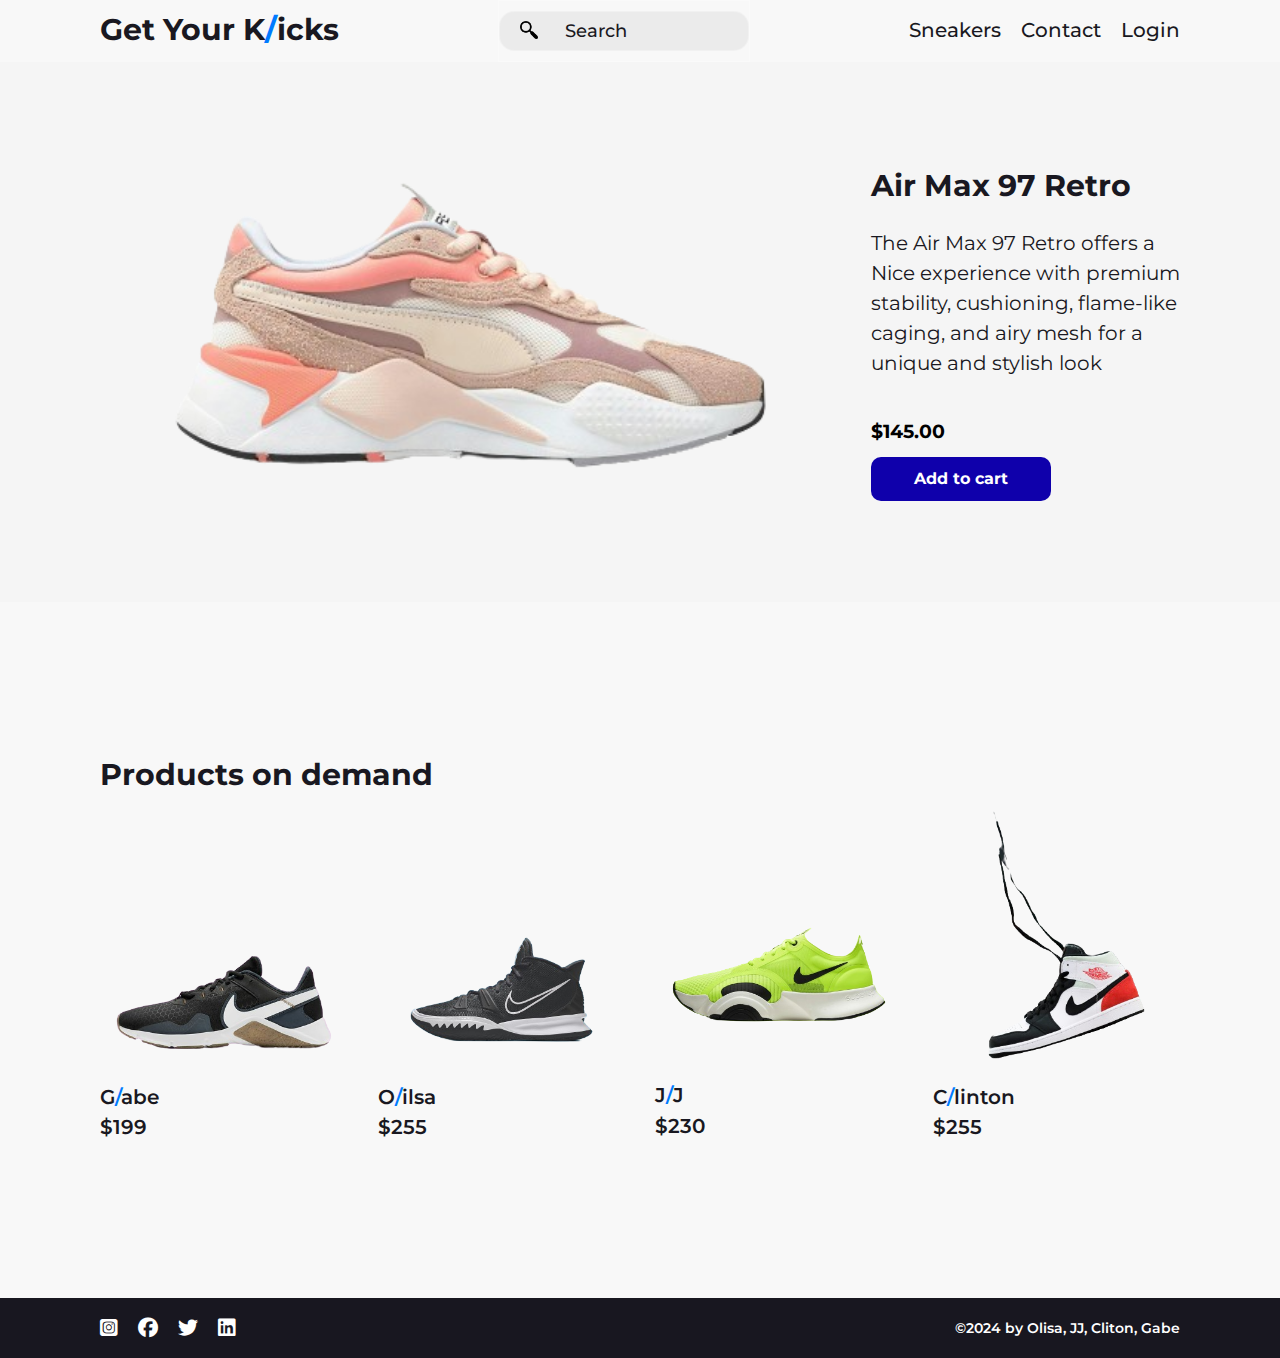
==== detail.html @ ce1d3827 "last edit" ====
<!DOCTYPE html>
<html lang="en" dir ="ltr">
  <head>
    <meta charset="UTF-8">
    <meta name="viewport" content="width=device-width, initial-scale=1.0">
    <meta name="author" content = "Olisa Clinton JJ Gabe">
    <meta name="description" content = "Webpage">
    <meta name="keywords" content ="html, css, web, web development, javascript">
    <link rel = "icon" href ="./assets/img/favicon.png?v=2" type = "/x-icon">
    <title>Product</title>
    <link href="https://cdnjs.cloudflare.com/ajax/libs/font-awesome/6.5.1/css/all.min.css" rel="stylesheet">
    <link rel="preconnect" href="https://fonts.googleapis.com">
    <link rel="preconnect" href="https://fonts.gstatic.com" crossorigin>
    <link href="https://fonts.googleapis.com/css2?family=Montserrat:ital,wght@0,100..900;1,100..900&display=swap" rel="stylesheet">
    <link rel="stylesheet" href="./assets/style/reset.css">
    <link rel="stylesheet" href="./assets/style/detail.css">
    <script src="./assets/script/script.js" defer></script>
  </head>
  <body>
    <header>
      <div class ="container header-bar space-between">
        <div>
          <h1><a href="./index.html">Get Your K<span>/</span>icks</a></h1>
        </div>
        <div class="search">
          <form>
            <input type="text" placeholder="Search" class="search-input">
          </form>
        </div>
        <nav>
          <ul class="nav flex">
            <li><a href="./detail.html">Sneakers</a></li>
            <li><a href="#contact">Contact</a></li>
            <li><a href="#login" class="login">Login</a></li>
          </ul>
        </nav>
      </div>
    </header>
    <main>
      <!--     Description Section     -->
      <section class="best-offer">
        <div class="container flex row best-offer-row">
          <div class="best-offer-column-big about-column-image"></div>
          <div class="best-offer-column-small flex">
            <div>
              <h2>Air Max 97 Retro</h2>
              <p>
                The Air Max 97 Retro offers a Nice experience with premium stability, cushioning, flame-like caging, and airy mesh for a unique and stylish look 
              </p>
              <h3 class="product-space">$145.00</h3>
              <a href="#" class="button">Add to cart</a>
            </div>
          </div>
       </div>
      </section>
      <!--      /Description Section    -->
      <!--     Products on demand   -->
     <section class="container products-demand">
      <h2>Products on demand</h2>
      <div class="demand-row">
        <div class="demand-box">
          <img src="./assets/img/demand-1.png">
          <p>G<span>/</span>abe</p>
          <p>$199</p>
        </div>

        <div class="demand-box">
          <img src="./assets/img/demand-2.png">
          <p>O<span>/</span>ilsa</p>
          <p>$255</p>
        </div>

        <div class="demand-box">
          <img src="./assets/img/demand-3.jpg">
          <p>J<span>/</span>J</p>
          <p>$230</p>
        </div>

        <div class="demand-box">
          <img src="./assets/img/demand-4.png">
          <p>C<span>/</span>linton</p>
          <p>$255</p>
        </div>
      </div>
   </section>


      <!--    /Products on demand  -->
    </main>
    <footer>
      <div class="container flex space-between">
        <div>
          <ul class="footer-socialmedia">
            <li><i class="fa-brands fa-square-instagram"></i></li>
            <li><i class="fa-brands fa-facebook"></i></li>
            <li><i class="fa-brands fa-twitter"></i></li>
            <li><i class="fa-brands fa-linkedin"></i></li>
          </ul>
        </div>
        <div>
          <ul class="footer-copyright">
            <li>&#169;2024 by Olisa, JJ, Cliton, Gabe</li>
          </ul>
        </div>
      </div>
    </footer>
    <!-- Dialog -->
    <div class="dialog">
      <h2>Sign in</h2>
      <form name="signin" method="dialog">
        <label>Email</label>
        <input name="email" type="email" placeholder="" maxlength="50" required
            title="Email is required" pattern="^(?=^.{8,}$)[\-_A-Za-z0-9]+([\.\-_][a-zA-Z0-9]+)*@[A-Za-z0-9]+([\.\-][a-zA-Z0-9]+)*\.[A-Za-z]{2,}$">
        <label>Password</label>
        <input name="password" type="password" placeholder="" minlength="6" required>
        <p><a href="#">Forgot password?</a></p>
        <input type="submit" value="Sign in">
      </form>
    </div>
  </body>
</html>
---- assets/style/detail.css ----
@import "./style.css";


/*----------------------------------*/
/*             Main Product         */
/*----------------------------------*/


.detail-container {
  display: flex;
  justify-content: space-between;
  height: 450px;
}

.detail-picture { 
  width: 45%;
  height: 450px;
  width: fit-content;
}

.detail-description { 
  width: 45%;
  height: 450px;
  border: 1px solid #000000;
}

.detail-picture img {
  height: 450px;
  border-radius: 5px;

}

/*----------------------------------*/
/*          Related Products        */
/*----------------------------------*/

.related-container {
  display:flex;
  justify-content: space-between;
  height: 300px
}

.related-picture { 
  width: 150x;
  height: 100px;
}

.related-description {
  height: 150px;
}

.related-name { 
  width: 150x;
  height: 150px;
  border: 1px solid #000000;
}

.related-price { 
  width: 150x;
  height:100px;
  border: 1px solid #000000;
}

.related-picture img {
  width: 150x;
  height: 100px;
}


/*----------------------------------*/
/*        Products on demand        */
/*----------------------------------*/

.row {
  flex-wrap: wrap;
  gap: 30px;
}

.demand-box{
  flex: 0 0 calc(25% - 22.5px);
  max-width: calc(25% - 22.5px);
  display:flex;

  i {
    height:150px;
    position: absolute;
  }
  h2 {
    position: relative;
    bottom:20%;
  }
  P {
    position: relative;
    bottom:20%;
    font-weight: 600;
  }


}

.demand-row {
  display:flex;
  flex-wrap: wrap;
  gap: 30px;
}

.column {
  height: 400px;
  border-radius: 15px;
}

.products-demand {
  margin-top: 80px;
}

.demand-column {
  flex: 0 0 calc(25% - 22.5px);
  max-width: calc(25% - 22.5px);
  box-shadow: 1px;
  flex-wrap: wrap;
}

.demand-1 {
  background: url('../img/demand-1.png') center / cover no-repeat;
}

.demand-2 {
  background: url('../img/demand-2.png') center / cover no-repeat;
}

.demand-3 {
  background: url('../img/demand-3.png') center / cover no-repeat;
}

.demand-4 {
  background: url('../img/demand-4.png') center / cover no-repeat;
}

.demand-box {
  display: flex;
  flex-wrap: wrap;
  h2 {
    width:60%;
  }
  P {
    width: 60%;
  }
}

/*----------------------------------*/
/*        Responsiveness            */
/*----------------------------------*/

@media (max-width: 600px) {
  .demand-box {
    flex: 0 0 100%;
    max-width: 100%;
  }
}
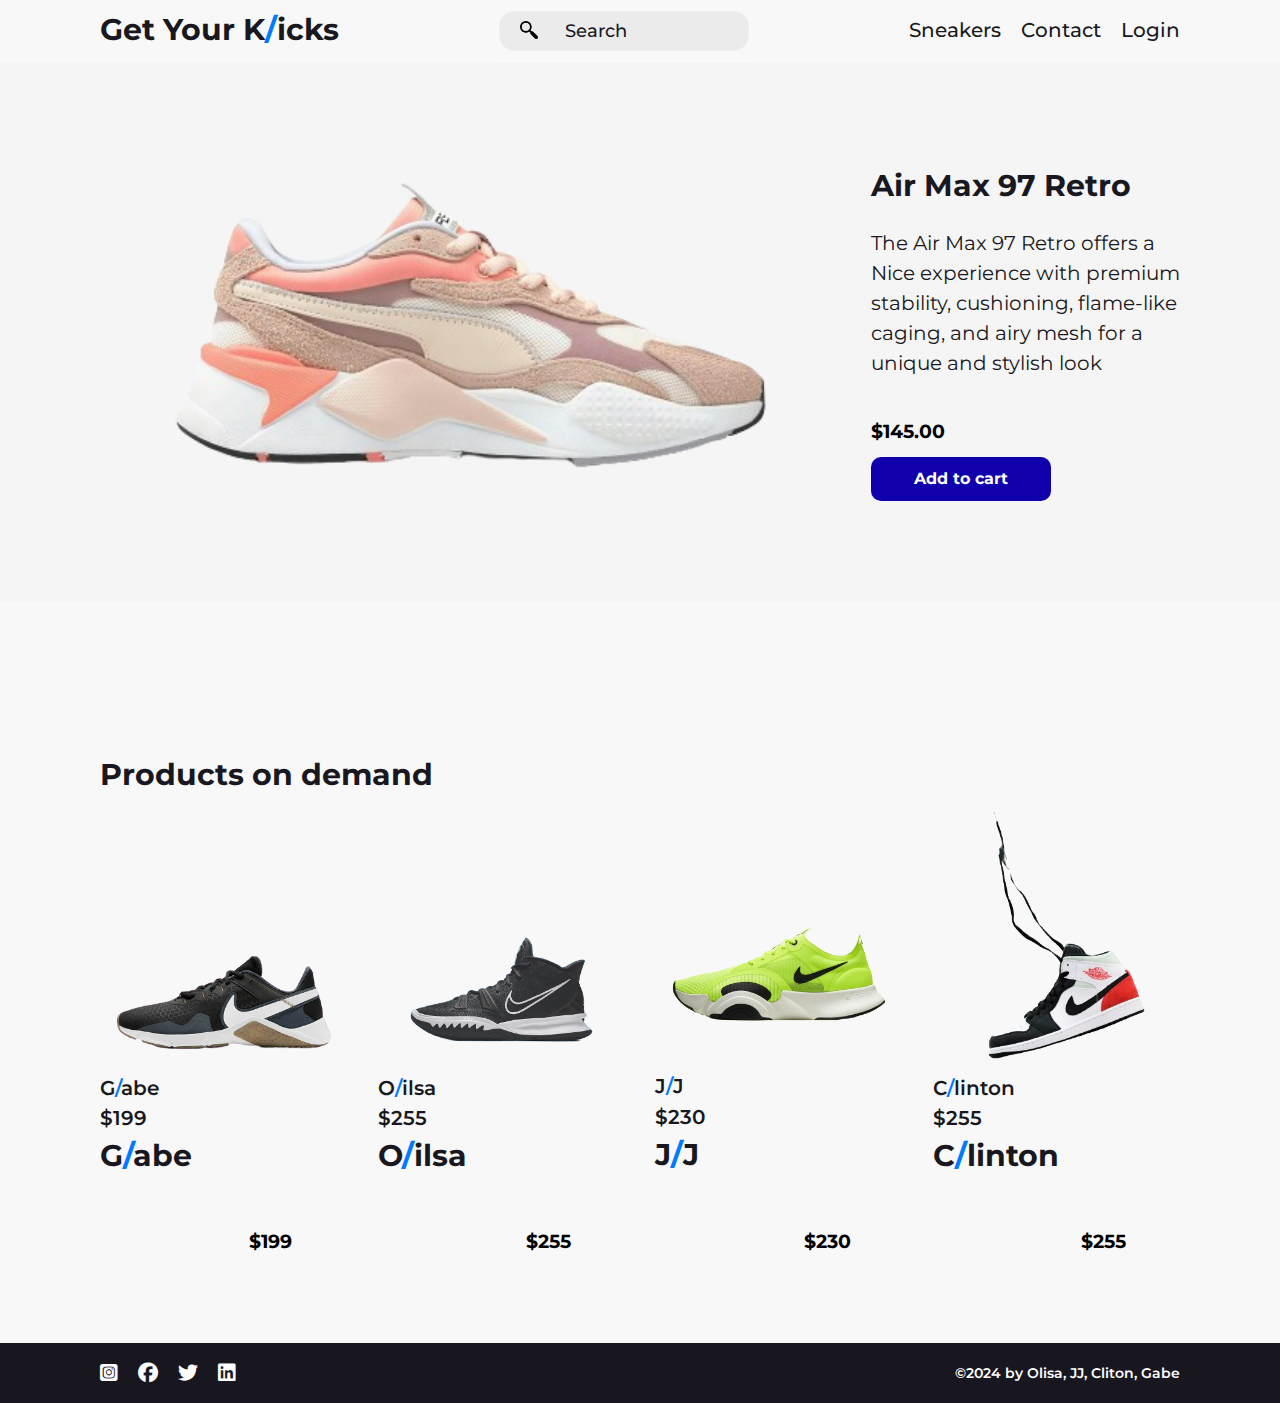
==== commit dc65194a: "Merge branch 'main' into clinton" ====
--- a/detail.html
+++ b/detail.html
@@ -60,32 +60,64 @@
       <div class="demand-row">
         <div class="demand-box">
           <img src="./assets/img/demand-1.png">
+
           <p>G<span>/</span>abe</p>
           <p>$199</p>
+
+          <h2>G<span>/</span>abe</h2>
+          <h3>$199</h3>
+
         </div>
 
         <div class="demand-box">
           <img src="./assets/img/demand-2.png">
+
           <p>O<span>/</span>ilsa</p>
           <p>$255</p>
+
+          <h2>O<span>/</span>ilsa</h2>
+          <h3>$255</h3>
+
         </div>
 
         <div class="demand-box">
           <img src="./assets/img/demand-3.jpg">
+
           <p>J<span>/</span>J</p>
           <p>$230</p>
+
+          <h2>J<span>/</span>J</h2>
+          <h3>$230</h3>
+
         </div>
 
         <div class="demand-box">
           <img src="./assets/img/demand-4.png">
+
           <p>C<span>/</span>linton</p>
           <p>$255</p>
+
+          <h2>C<span>/</span>linton</h2>
+          <h3>$255</h3>
+
         </div>
       </div>
    </section>
+      <!--    /Products on demand  -->
 
-
-      <!--    /Products on demand  -->
+    <!-- Dialog -->
+    <div class="dialog">
+      <h2>Sign in</h2>
+      <form name="signin" method="dialog">
+        <label>Email</label>
+        <input name="email" type="email" placeholder="" maxlength="50" required
+            title="Email is required" pattern="^(?=^.{8,}$)[\-_A-Za-z0-9]+([\.\-_][a-zA-Z0-9]+)*@[A-Za-z0-9]+([\.\-][a-zA-Z0-9]+)*\.[A-Za-z]{2,}$">
+        <label>Password</label>
+        <input name="password" type="password" placeholder="" minlength="6" required>
+        <p><a href="#">Forgot password?</a></p>
+        <input type="submit" value="Sign in">
+       </form>
+      </div>
     </main>
     <footer>
       <div class="container flex space-between">
@@ -104,18 +136,5 @@
         </div>
       </div>
     </footer>
-    <!-- Dialog -->
-    <div class="dialog">
-      <h2>Sign in</h2>
-      <form name="signin" method="dialog">
-        <label>Email</label>
-        <input name="email" type="email" placeholder="" maxlength="50" required
-            title="Email is required" pattern="^(?=^.{8,}$)[\-_A-Za-z0-9]+([\.\-_][a-zA-Z0-9]+)*@[A-Za-z0-9]+([\.\-][a-zA-Z0-9]+)*\.[A-Za-z]{2,}$">
-        <label>Password</label>
-        <input name="password" type="password" placeholder="" minlength="6" required>
-        <p><a href="#">Forgot password?</a></p>
-        <input type="submit" value="Sign in">
-      </form>
-    </div>
   </body>
 </html>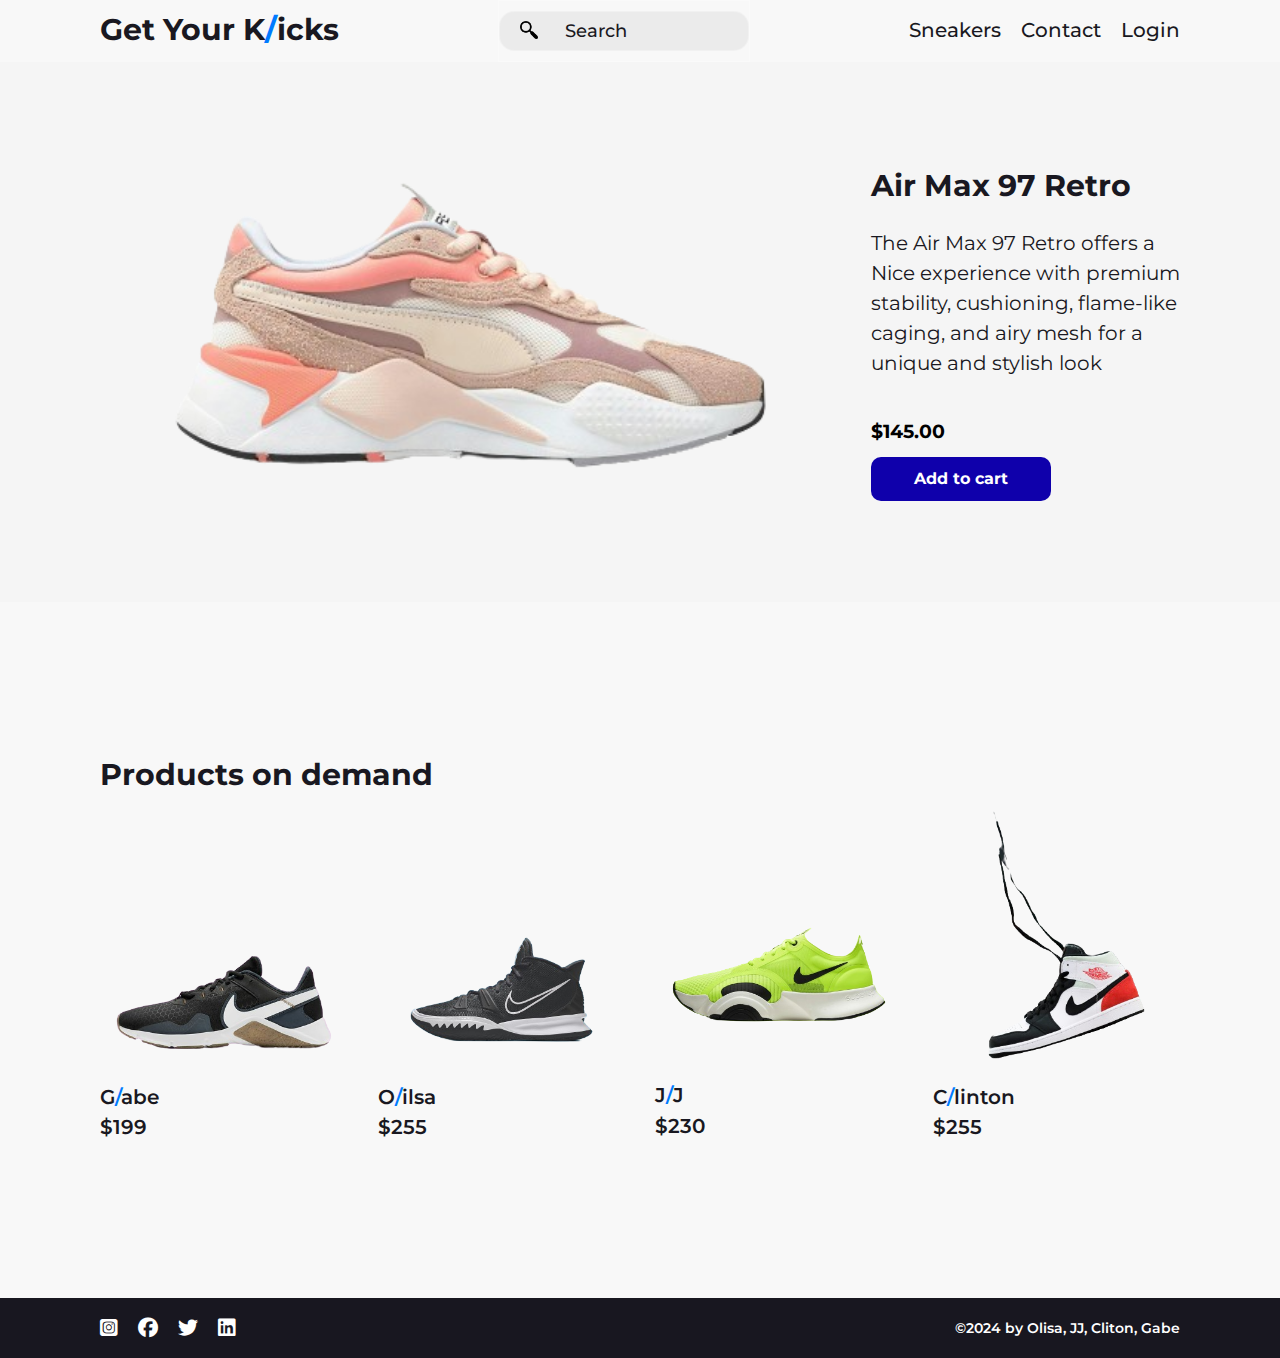
==== commit d4e323a7: "double removed" ====
--- a/detail.html
+++ b/detail.html
@@ -60,46 +60,23 @@
       <div class="demand-row">
         <div class="demand-box">
           <img src="./assets/img/demand-1.png">
-
           <p>G<span>/</span>abe</p>
           <p>$199</p>
-
-          <h2>G<span>/</span>abe</h2>
-          <h3>$199</h3>
-
         </div>
-
         <div class="demand-box">
           <img src="./assets/img/demand-2.png">
-
           <p>O<span>/</span>ilsa</p>
           <p>$255</p>
-
-          <h2>O<span>/</span>ilsa</h2>
-          <h3>$255</h3>
-
         </div>
-
         <div class="demand-box">
           <img src="./assets/img/demand-3.jpg">
-
           <p>J<span>/</span>J</p>
           <p>$230</p>
-
-          <h2>J<span>/</span>J</h2>
-          <h3>$230</h3>
-
         </div>
-
         <div class="demand-box">
           <img src="./assets/img/demand-4.png">
-
           <p>C<span>/</span>linton</p>
           <p>$255</p>
-
-          <h2>C<span>/</span>linton</h2>
-          <h3>$255</h3>
-
         </div>
       </div>
    </section>
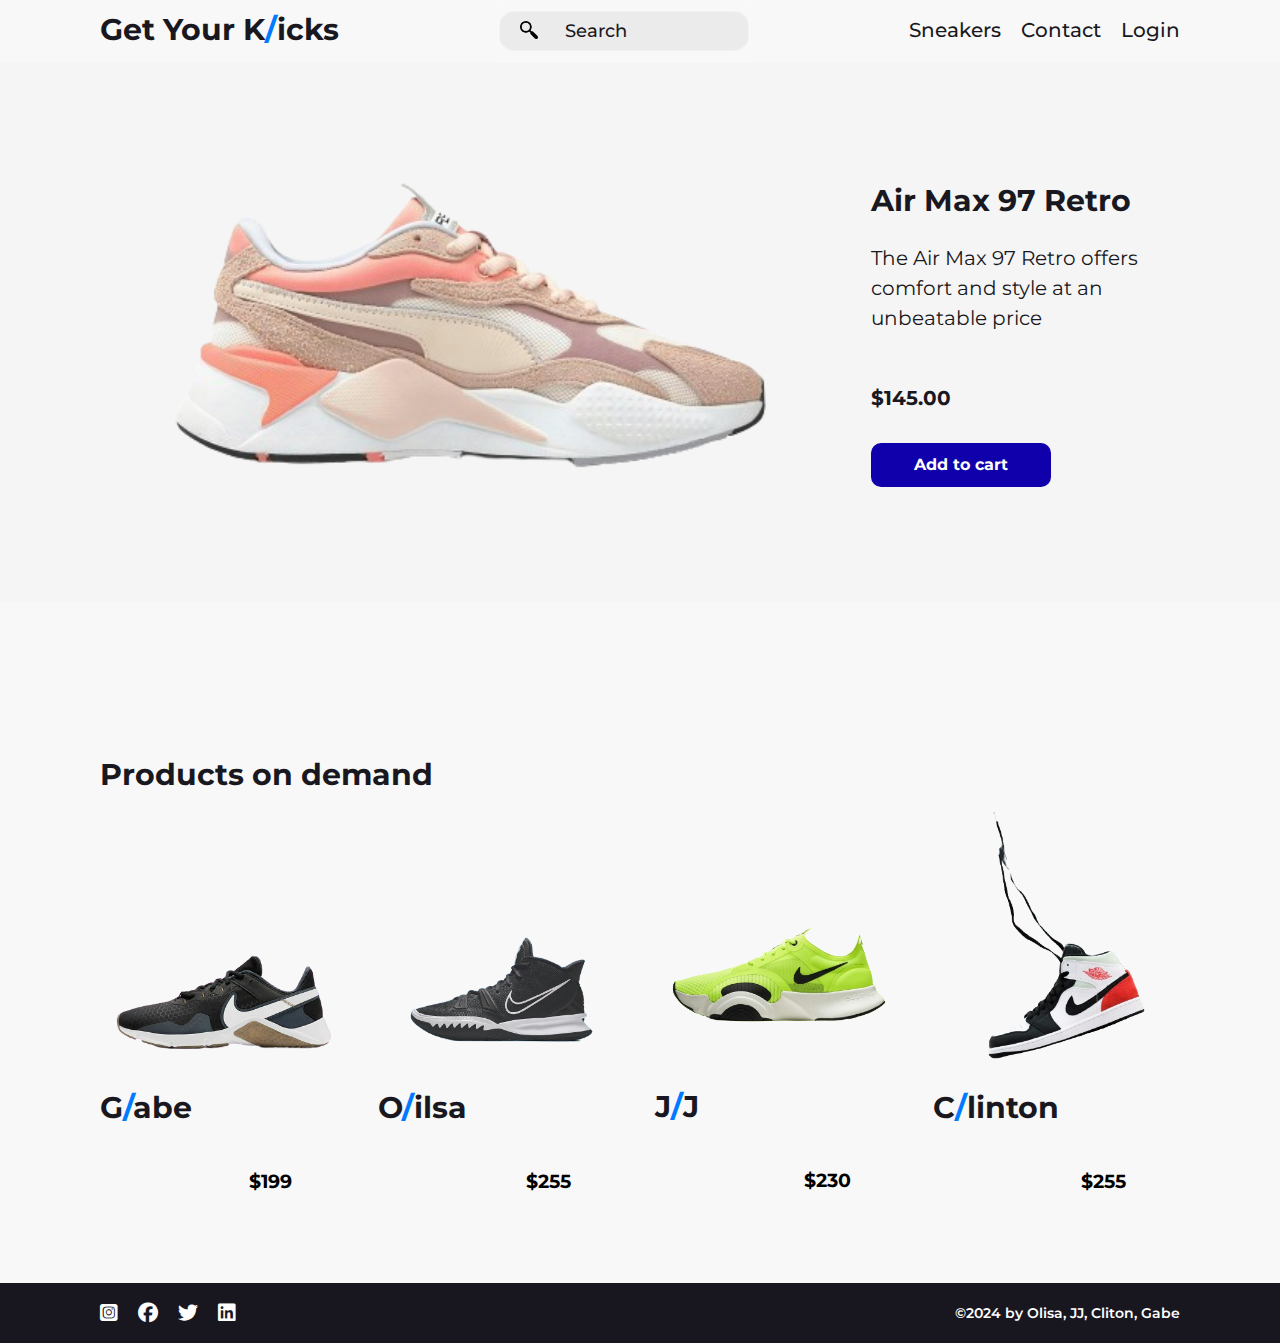
==== commit 078bc5ee: "Contact us responsive" ====
--- a/detail.html
+++ b/detail.html
@@ -45,9 +45,10 @@
             <div>
               <h2>Air Max 97 Retro</h2>
               <p>
-                The Air Max 97 Retro offers a Nice experience with premium stability, cushioning, flame-like caging, and airy mesh for a unique and stylish look 
+                The Air Max 97 Retro offers comfort and style at an 
+                unbeatable price
               </p>
-              <h3 class="product-space">$145.00</h3>
+              <p class="product-price">$145.00</p>
               <a href="#" class="button">Add to cart</a>
             </div>
           </div>
@@ -60,23 +61,26 @@
       <div class="demand-row">
         <div class="demand-box">
           <img src="./assets/img/demand-1.png">
-          <p>G<span>/</span>abe</p>
-          <p>$199</p>
+          <h2>G<span>/</span>abe</h2>
+          <h3>$199</h3>
         </div>
+
         <div class="demand-box">
           <img src="./assets/img/demand-2.png">
-          <p>O<span>/</span>ilsa</p>
-          <p>$255</p>
+          <h2>O<span>/</span>ilsa</h2>
+          <h3>$255</h3>
         </div>
+
         <div class="demand-box">
           <img src="./assets/img/demand-3.jpg">
-          <p>J<span>/</span>J</p>
-          <p>$230</p>
+          <h2>J<span>/</span>J</h2>
+          <h3>$230</h3>
         </div>
+
         <div class="demand-box">
           <img src="./assets/img/demand-4.png">
-          <p>C<span>/</span>linton</p>
-          <p>$255</p>
+          <h2>C<span>/</span>linton</h2>
+          <h3>$255</h3>
         </div>
       </div>
    </section>
--- a/assets/style/detail.css
+++ b/assets/style/detail.css
@@ -91,8 +91,7 @@
   }
   P {
     position: relative;
-    bottom:20%;
-    font-weight: 600;
+    bottom:18%;
   }
 
 
@@ -113,6 +112,10 @@
   margin-top: 80px;
 }
 
+.product-price {
+  font-weight: 700;
+}
+
 .demand-column {
   flex: 0 0 calc(25% - 22.5px);
   max-width: calc(25% - 22.5px);
@@ -122,6 +125,7 @@
 
 .demand-1 {
   background: url('../img/demand-1.png') center / cover no-repeat;
+  
 }
 
 .demand-2 {
@@ -147,75 +151,5 @@
   }
 }
 
-/*----------------------------------*/
-/*        Responsiveness            */
-/*----------------------------------*/
-
-@media (max-width: 600px) {
-  .demand-box {
-    flex: 0 0 100%;
-    max-width: 100%;
-  }
-}
 
 
-
-
-
-
-
-
-
-
-
-
-
-
-
-
-
-
-
-
-
-
-
-
-
-
-
-
-
-
-
-
-
-
-
-
-
-
-
-
-
-
-
-
-
-
-
-
-
-
-
-
-
-
-
-
-
-
-
-
-
-
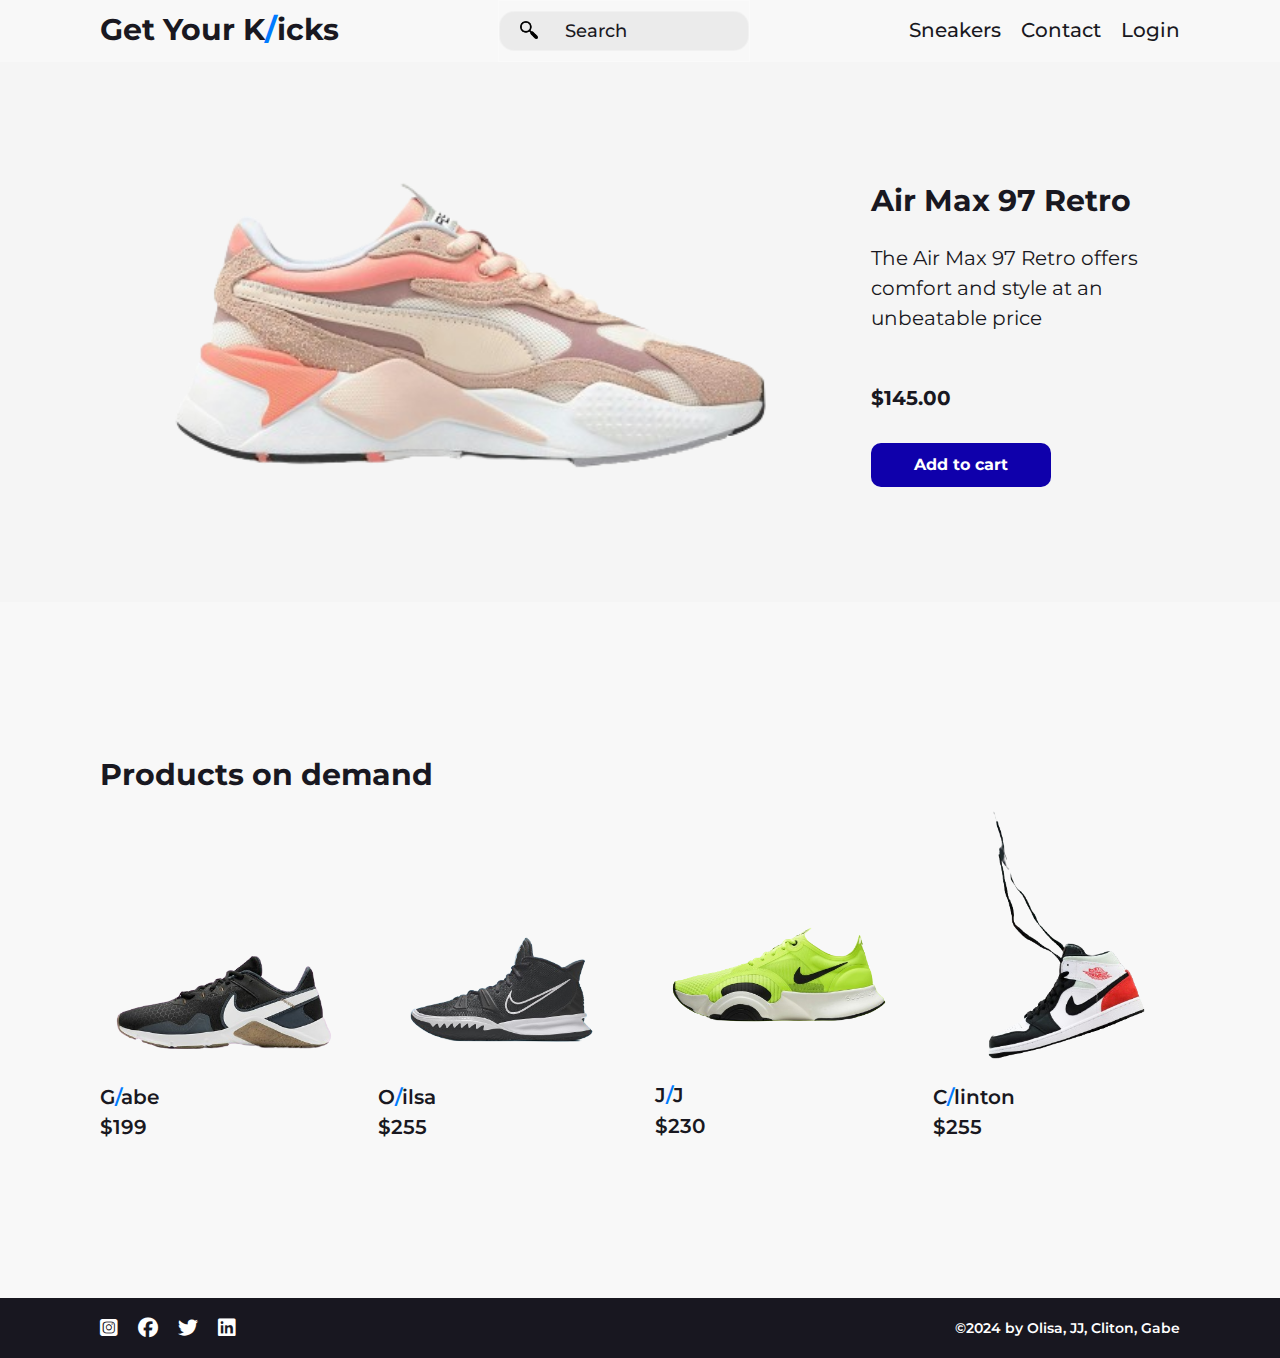
==== commit 6f8e6605: "Merge branch 'main' into olisa-branch" ====
--- a/detail.html
+++ b/detail.html
@@ -61,26 +61,23 @@
       <div class="demand-row">
         <div class="demand-box">
           <img src="./assets/img/demand-1.png">
-          <h2>G<span>/</span>abe</h2>
-          <h3>$199</h3>
+          <p>G<span>/</span>abe</p>
+          <p>$199</p>
         </div>
-
         <div class="demand-box">
           <img src="./assets/img/demand-2.png">
-          <h2>O<span>/</span>ilsa</h2>
-          <h3>$255</h3>
+          <p>O<span>/</span>ilsa</p>
+          <p>$255</p>
         </div>
-
         <div class="demand-box">
           <img src="./assets/img/demand-3.jpg">
-          <h2>J<span>/</span>J</h2>
-          <h3>$230</h3>
+          <p>J<span>/</span>J</p>
+          <p>$230</p>
         </div>
-
         <div class="demand-box">
           <img src="./assets/img/demand-4.png">
-          <h2>C<span>/</span>linton</h2>
-          <h3>$255</h3>
+          <p>C<span>/</span>linton</p>
+          <p>$255</p>
         </div>
       </div>
    </section>
--- a/assets/style/detail.css
+++ b/assets/style/detail.css
@@ -91,7 +91,8 @@
   }
   P {
     position: relative;
-    bottom:18%;
+    bottom:20%;
+    font-weight: 600;
   }
 
 
@@ -125,7 +126,6 @@
 
 .demand-1 {
   background: url('../img/demand-1.png') center / cover no-repeat;
-  
 }
 
 .demand-2 {
@@ -151,5 +151,75 @@
   }
 }
 
-
-
+/*----------------------------------*/
+/*        Responsiveness            */
+/*----------------------------------*/
+
+@media (max-width: 600px) {
+  .demand-box {
+    flex: 0 0 100%;
+    max-width: 100%;
+  }
+}
+
+
+
+
+
+
+
+
+
+
+
+
+
+
+
+
+
+
+
+
+
+
+
+
+
+
+
+
+
+
+
+
+
+
+
+
+
+
+
+
+
+
+
+
+
+
+
+
+
+
+
+
+
+
+
+
+
+
+
+
+
+
